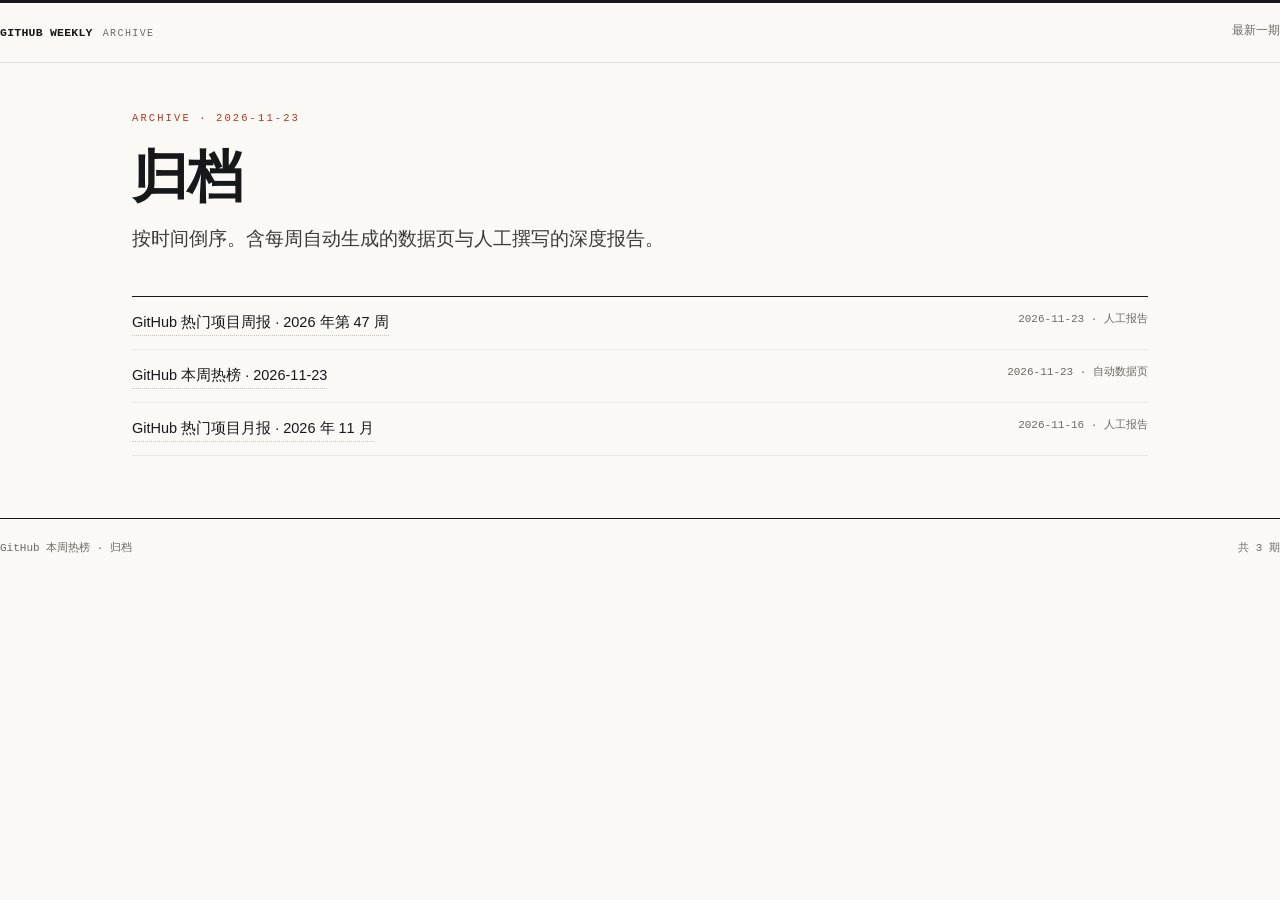
==== archive/index.html @ 0e5f5cb9 "feat: 首期上线——周榜、新项目榜、结构统计与自动更新脚本" ====
<!DOCTYPE html>
<html lang="zh-CN"><head><meta charset="utf-8">
<meta name="viewport" content="width=device-width, initial-scale=1">
<meta name="color-scheme" content="light">
<title>归档 · GitHub 本周热榜</title><link rel="stylesheet" href="../assets/style.css"></head>
<body><header class="site-head"><a class="brand" href="../"><b>GITHUB WEEKLY</b><span>archive</span></a>
<nav><a href="../">最新一期</a></nav></header>
<main class="wrap"><div class="masthead"><div class="kicker">Archive · 2026-11-23</div><h1>归档</h1>
<p class="sub">按时间倒序。含每周自动生成的数据页与人工撰写的深度报告。</p></div>
<section style="border-top:none;margin-top:0;padding-top:10px"><ul class="archive-list"><li><a href="report-2026-11-23.html">GitHub 热门项目周报 · 2026 年第 47 周</a><span class="meta">2026-11-23 · 人工报告</span></li><li><a href="2026-11-23.html">GitHub 本周热榜 · 2026-11-23</a><span class="meta">2026-11-23 · 自动数据页</span></li><li><a href="report-2026-11-16.html">GitHub 热门项目月报 · 2026 年 11 月</a><span class="meta">2026-11-16 · 人工报告</span></li></ul></section>
</main><footer><span>GitHub 本周热榜 · 归档</span><span>共 3 期</span></footer></body></html>
---- assets/style.css ----
:root{
  --paper:#FAF9F6; --paper-2:#F4F1EA; --ink:#17181A; --ink-2:#3A3B39;
  --muted:#6E6A63; --line:#E2DED5; --line-soft:#EDEAE3;
  --accent:#B3381E; --green:#2C5A4B;
  --mono:ui-monospace,SFMono-Regular,"SF Mono",Menlo,Consolas,"Liberation Mono",monospace;
  --sans:-apple-system,BlinkMacSystemFont,"Segoe UI","PingFang SC","Hiragino Sans GB","Microsoft YaHei",sans-serif;
}
*{box-sizing:border-box}
html{-webkit-text-size-adjust:100%}
body{
  margin:0;background:var(--paper);color:var(--ink);
  font-family:var(--sans);font-size:16px;line-height:1.72;
  border-top:3px solid var(--ink);
}
a{color:inherit}
.wrap{max-width:1080px;margin:0 auto;padding:0 32px}

/* site chrome */
.site-head{display:flex;align-items:center;justify-content:space-between;gap:20px;padding:18px 0;border-bottom:1px solid var(--line);font-family:var(--mono);font-size:11.5px}
.site-head .brand{display:flex;align-items:baseline;gap:10px;text-decoration:none}
.site-head .brand b{font-weight:600;letter-spacing:.02em}
.site-head .brand span{color:var(--muted);letter-spacing:.14em;text-transform:uppercase;font-size:10px}
.site-head nav{display:flex;gap:18px}
.site-head nav a{color:var(--muted);text-decoration:none;border-bottom:1px solid transparent;padding-bottom:2px}
.site-head nav a:hover{color:var(--accent);border-bottom-color:var(--accent)}

.masthead{padding:46px 0 0}
.kicker{font-family:var(--mono);font-size:10.5px;letter-spacing:.2em;text-transform:uppercase;color:var(--accent);margin-bottom:20px}
h1{font-size:clamp(34px,5vw,56px);line-height:1.08;letter-spacing:-.012em;margin:0 0 16px;font-weight:650}
.sub{font-size:clamp(16px,2vw,19px);color:var(--ink-2);margin:0 0 30px;max-width:38em;font-weight:380}
.sub b{color:var(--accent);font-weight:600}

.kpi{display:grid;grid-template-columns:repeat(4,1fr);border-top:1.5px solid var(--ink);border-bottom:1px solid var(--line)}
.kpi > div{padding:15px 16px 17px 0;border-right:1px solid var(--line-soft)}
.kpi > div:last-child{border-right:0}
.kpi .n{font-family:var(--mono);font-size:27px;letter-spacing:-.02em;display:block;line-height:1.2}
.kpi .l{font-family:var(--mono);font-size:10px;letter-spacing:.12em;text-transform:uppercase;color:var(--muted);display:block;margin-top:7px}
.kpi .d{font-family:var(--mono);font-size:11.5px;margin-top:5px;display:block;color:var(--muted)}
.kpi .d.dn{color:var(--accent)} .kpi .d.up{color:var(--green)}

section{padding:46px 0 6px;border-top:1px solid var(--line);margin-top:44px}
.sec-head{display:flex;align-items:baseline;gap:14px;margin-bottom:8px}
.sec-num{font-family:var(--mono);font-size:11.5px;color:var(--accent);letter-spacing:.08em;flex:none}
h2{font-size:clamp(20px,2.4vw,25px);margin:0;font-weight:620}
.lede{font-size:15.5px;color:var(--muted);max-width:70ch;margin:0 0 24px}

table{width:100%;border-collapse:collapse;font-size:14px}
thead th{font-family:var(--mono);font-size:10px;letter-spacing:.12em;text-transform:uppercase;color:var(--muted);text-align:left;padding:0 10px 8px;border-bottom:1.5px solid var(--ink);font-weight:500;white-space:nowrap}
tbody td{padding:10px;border-bottom:1px solid var(--line-soft);vertical-align:middle}
tbody tr:hover{background:var(--paper-2)}
.r{text-align:right}
.num{font-family:var(--mono);font-size:13px;font-variant-numeric:tabular-nums}
.proj{font-family:var(--mono);font-size:13px;white-space:nowrap}
.proj .owner{color:var(--muted)}
a.proj{color:var(--ink);text-decoration:underline;text-decoration-style:dotted;text-decoration-color:#CDC6B7;text-decoration-thickness:1px;text-underline-offset:3px}
a.proj:hover{color:var(--accent);text-decoration-style:solid;text-decoration-color:var(--accent)}
a.proj:hover .owner{color:var(--accent)}
.desc{font-size:13px;color:var(--ink-2);line-height:1.55}
.bar-cell{width:17%;min-width:96px}
.bar{height:5px;background:#E9E4DA;position:relative;width:100%}
.bar i{position:absolute;left:0;top:0;height:100%;background:var(--accent);display:block}
.micro{font-family:var(--mono);font-size:11px;color:var(--muted)}
.tag{font-family:var(--mono);font-size:10px;color:var(--muted);border:1px solid var(--line);padding:1px 5px;white-space:nowrap}
.tag.warn{color:var(--accent);border-color:#DDB9AC}

.callout{background:#F2EDE3;border-left:3px solid var(--accent);padding:16px 20px;margin:22px 0 6px;font-size:14px;color:var(--ink-2)}
.callout b{color:var(--ink)}
.note{font-size:12.5px;color:var(--muted);line-height:1.7;margin-top:12px}

.toc{display:flex;flex-wrap:wrap;gap:6px 18px;padding:16px 0 0;font-family:var(--mono);font-size:11.5px}
.toc a{color:var(--muted);text-decoration:none;border-bottom:1px solid transparent;padding-bottom:2px}
.toc a:hover{color:var(--accent);border-bottom-color:var(--accent)}

.archive-list{list-style:none;padding:0;margin:0;border-top:1.5px solid var(--ink)}
.archive-list li{display:flex;justify-content:space-between;gap:16px;padding:13px 0;border-bottom:1px solid var(--line-soft);font-size:14.5px}
.archive-list a{text-decoration:none;border-bottom:1px dotted #CDC6B7}
.archive-list a:hover{color:var(--accent)}
.archive-list .meta{font-family:var(--mono);font-size:11px;color:var(--muted);white-space:nowrap}

footer{border-top:1.5px solid var(--ink);margin-top:56px;padding:20px 0 64px;font-family:var(--mono);font-size:11px;color:var(--muted);display:flex;justify-content:space-between;gap:14px;flex-wrap:wrap}

/* archive pages: floating return bar */
.returnbar{position:fixed;left:16px;bottom:16px;z-index:99;font-family:var(--mono);font-size:11px;
  background:#17181A;color:#FAF9F6;text-decoration:none;padding:7px 12px;border-radius:2px;opacity:.86}
.returnbar:hover{opacity:1;color:#fff}

@media (max-width:820px){
  .wrap{padding:0 20px}
  .kpi{grid-template-columns:1fr 1fr}
  .kpi > div:nth-child(2){border-right:0}
  .bar-cell{display:none}
  thead th.hide-m{display:none}
  tbody td.hide-m{display:none}
}
@media print{
  @page{margin:16mm 14mm}
  body{background:#fff;border-top:0}
  .site-head,.returnbar,.toc{display:none}
  a{text-decoration:none}
}
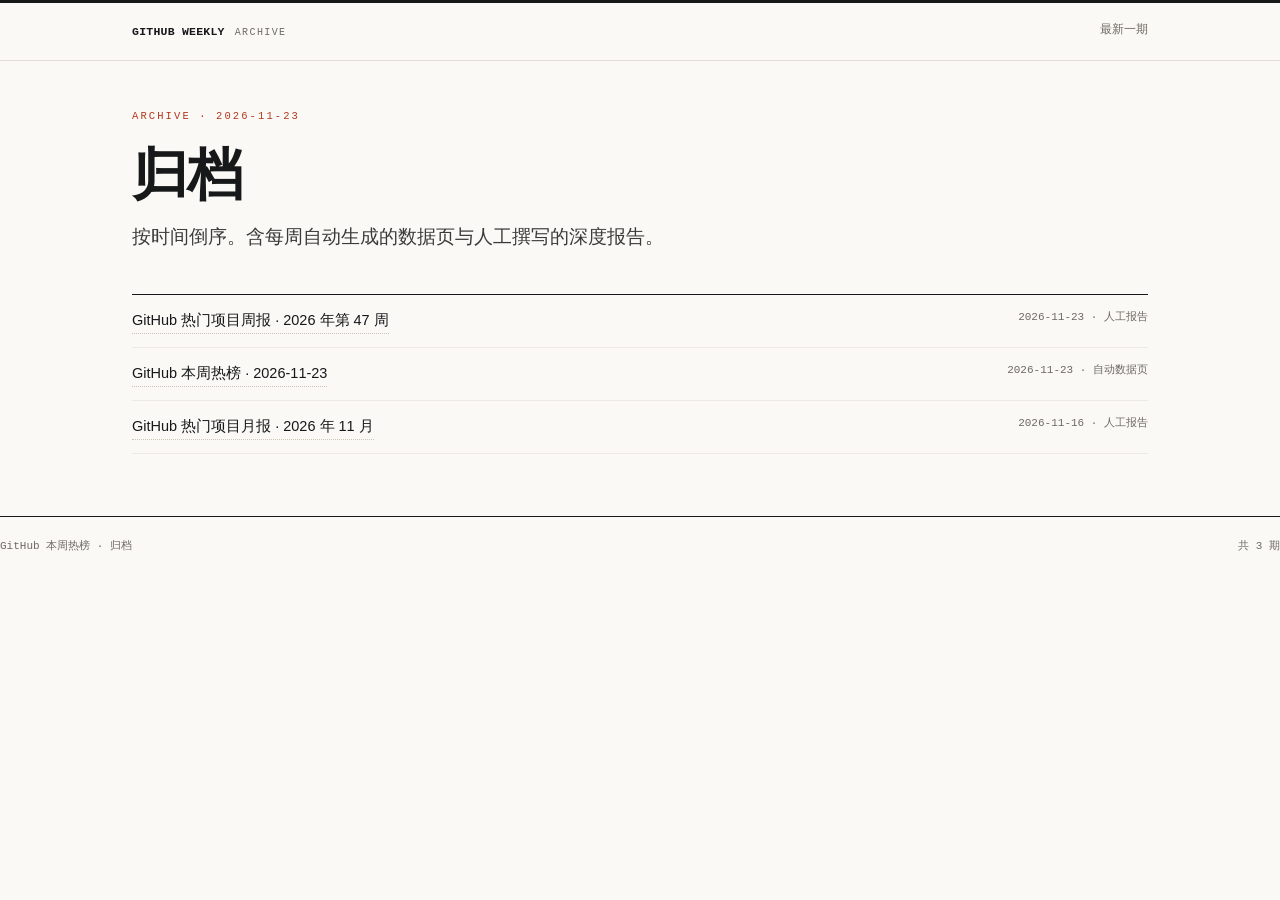
==== commit f7ebb716: "feat: 页头留白修正 + 一句话简介中英文切换" ====
--- a/archive/index.html
+++ b/archive/index.html
@@ -3,8 +3,8 @@
 <meta name="viewport" content="width=device-width, initial-scale=1">
 <meta name="color-scheme" content="light">
 <title>归档 · GitHub 本周热榜</title><link rel="stylesheet" href="../assets/style.css"></head>
-<body><header class="site-head"><a class="brand" href="../"><b>GITHUB WEEKLY</b><span>archive</span></a>
-<nav><a href="../">最新一期</a></nav></header>
+<body><header class="site-head"><div class="site-head-in"><a class="brand" href="../"><b>GITHUB WEEKLY</b><span>archive</span></a>
+<nav><a href="../">最新一期</a></nav></div></header>
 <main class="wrap"><div class="masthead"><div class="kicker">Archive · 2026-11-23</div><h1>归档</h1>
 <p class="sub">按时间倒序。含每周自动生成的数据页与人工撰写的深度报告。</p></div>
 <section style="border-top:none;margin-top:0;padding-top:10px"><ul class="archive-list"><li><a href="report-2026-11-23.html">GitHub 热门项目周报 · 2026 年第 47 周</a><span class="meta">2026-11-23 · 人工报告</span></li><li><a href="2026-11-23.html">GitHub 本周热榜 · 2026-11-23</a><span class="meta">2026-11-23 · 自动数据页</span></li><li><a href="report-2026-11-16.html">GitHub 热门项目月报 · 2026 年 11 月</a><span class="meta">2026-11-16 · 人工报告</span></li></ul></section>
--- a/assets/style.css
+++ b/assets/style.css
@@ -16,13 +16,23 @@
 .wrap{max-width:1080px;margin:0 auto;padding:0 32px}
 
 /* site chrome */
-.site-head{display:flex;align-items:center;justify-content:space-between;gap:20px;padding:18px 0;border-bottom:1px solid var(--line);font-family:var(--mono);font-size:11.5px}
+.site-head{border-bottom:1px solid var(--line)}
+.site-head-in{max-width:1080px;margin:0 auto;padding:17px 32px;display:flex;align-items:center;justify-content:space-between;gap:20px;font-family:var(--mono);font-size:11.5px}
 .site-head .brand{display:flex;align-items:baseline;gap:10px;text-decoration:none}
 .site-head .brand b{font-weight:600;letter-spacing:.02em}
 .site-head .brand span{color:var(--muted);letter-spacing:.14em;text-transform:uppercase;font-size:10px}
-.site-head nav{display:flex;gap:18px}
+.site-head nav{display:flex;align-items:center;gap:18px}
 .site-head nav a{color:var(--muted);text-decoration:none;border-bottom:1px solid transparent;padding-bottom:2px}
 .site-head nav a:hover{color:var(--accent);border-bottom-color:var(--accent)}
+
+/* language switch */
+.lang-switch{font-family:var(--mono);font-size:10.5px;letter-spacing:.08em;color:var(--muted);
+  background:transparent;border:1px solid var(--line);padding:3px 8px;cursor:pointer;line-height:1.4}
+.lang-switch:hover{color:var(--accent);border-color:var(--accent)}
+html[data-lang="en"] .i18n.zh{display:none}
+html:not([data-lang="en"]) .i18n.en{display:none}
+.desc .i18n{display:inline}
+.desc .i18n.fallback{color:var(--muted)}
 
 .masthead{padding:46px 0 0}
 .kicker{font-family:var(--mono);font-size:10.5px;letter-spacing:.2em;text-transform:uppercase;color:var(--accent);margin-bottom:20px}
@@ -86,6 +96,7 @@
 
 @media (max-width:820px){
   .wrap{padding:0 20px}
+  .site-head-in{padding:15px 20px}
   .kpi{grid-template-columns:1fr 1fr}
   .kpi > div:nth-child(2){border-right:0}
   .bar-cell{display:none}
